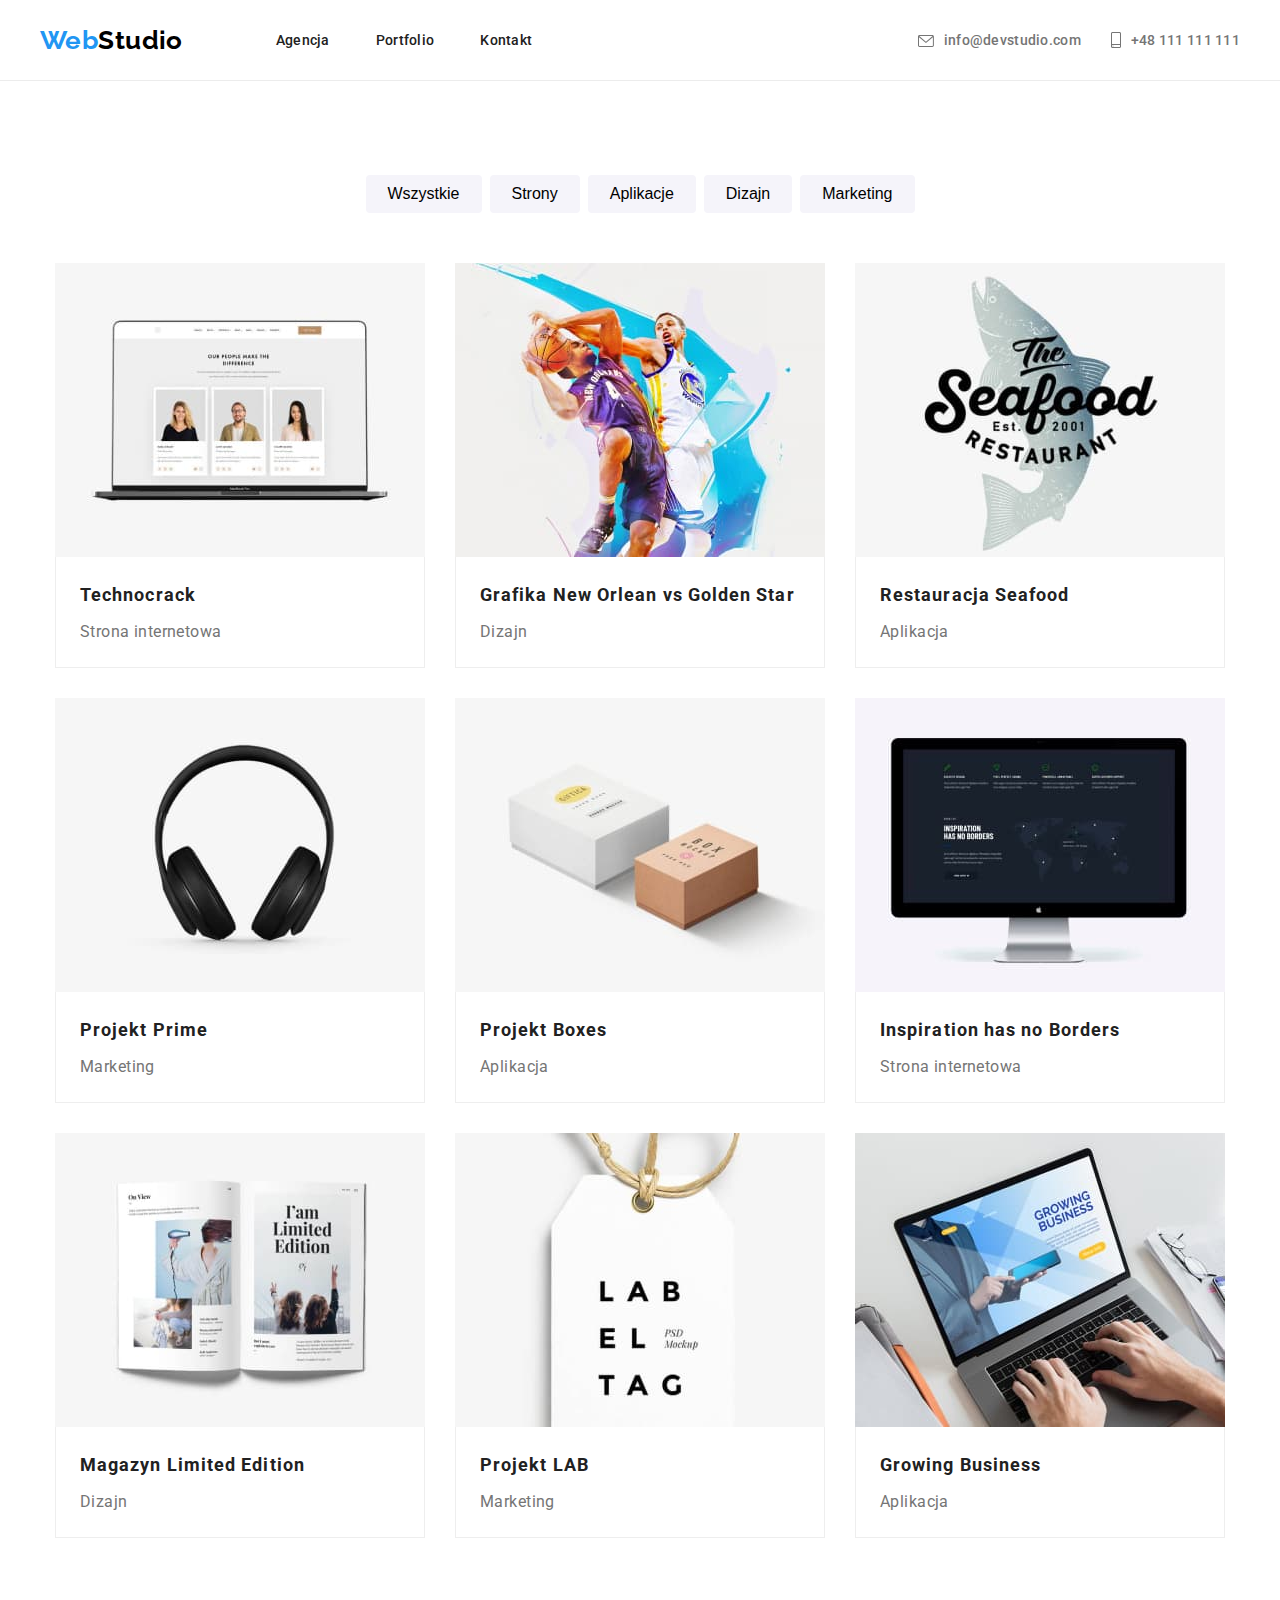
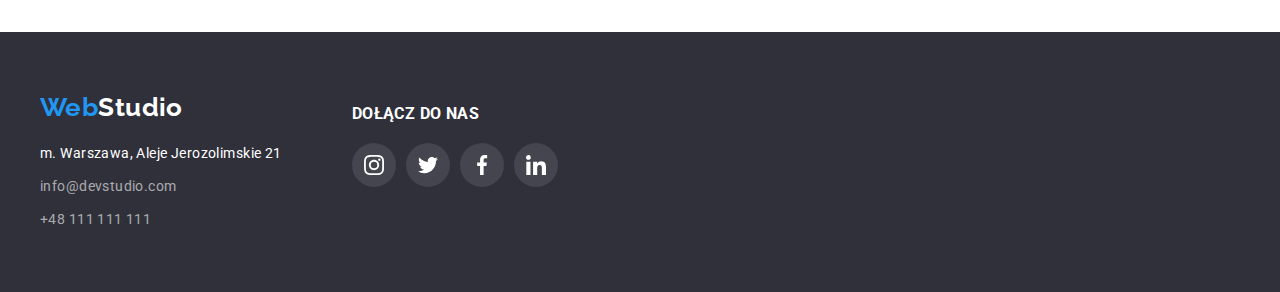
==== portfolio.html @ 4926c6db "initialize repo" ====
<!DOCTYPE html>
<html lang="pl">

<head>
  <meta charset="UTF-8" />
  <meta http-equiv="X-UA-Compatible" content="IE=edge" />
  <meta name="viewport" content="width=device-width, initial-scale=1.0" />
  <title>WebStudio</title>
  <link rel="preconnect" href="https://fonts.googleapis.com" />
  <link rel="preconnect" href="https://fonts.gstatic.com" crossorigin />
  <link href="https://fonts.googleapis.com/css2?family=Raleway:wght@700&family=Roboto:wght@400;500;700;900&display=swap"
    rel="stylesheet" />
  <link rel="stylesheet" href="https://cdnjs.cloudflare.com/ajax/libs/modern-normalize/1.1.0/modern-normalize.min.css"
    integrity="sha512-wpPYUAdjBVSE4KJnH1VR1HeZfpl1ub8YT/NKx4PuQ5NmX2tKuGu6U/JRp5y+Y8XG2tV+wKQpNHVUX03MfMFn9Q=="
    crossorigin="anonymous" referrerpolicy="no-referrer" />
  <link rel="stylesheet" href="./css/styles.css" />
</head>

<body>
  <header class="header">
    <div class="container flex-container">
      <div class="header-left-side flex-container">
        <a class="logo link" href="./index.html"><span class="theme-color">Web</span>Studio</a>
        <nav class="nav">
          <ul class="nav-items flex-container">
            <li class="header-item nav-item">
              <a href="./index.html" class="link nav-link header-link">Agencja</a>
            </li>
            <li class="header-item nav-item">
              <a href="./portfolio.html" class="link nav-link header-link">Portfolio</a>
            </li>
            <li class="header-item nav-item">
              <a href="#" class="link nav-link header-link">Kontakt</a>
            </li>
          </ul>
        </nav>
      </div>
      <div class="contact-box">
        <ul class="contact-items flex-container">
          <li class="header-item contact-item">
            <a href="mailto:info@devstudio.com" class="link contact-link header-link"><svg class="contact-icon"
                width="16" height="12">
                <use href="./images/icons.svg#icon-envelope"></use>
              </svg>info@devstudio.com</a>
          </li>
          <li class="header-item contact-item">
            <a href="tel:+48111111111" class="link contact-link header-link"><svg class="contact-icon smartphone-icon"
                width="10" height="16">
                <use href="./images/icons.svg#icon-smartphone"></use>
              </svg>+48 111 111 111</a>
          </li>
        </ul>
      </div>
    </div>
  </header>
  <main>
    <section class="portfolio section">
      <div class="container">
        <ul class="filter-items">
          <li class="filter-item">
            <button class="filter-btn button" type="button">Wszystkie</button>
          </li>
          <li class="filter-item">
            <button class="filter-btn button" type="button">Strony</button>
          </li>
          <li class="filter-item">
            <button class="filter-btn button" type="button">Aplikacje</button>
          </li>
          <li class="filter-item">
            <button class="filter-btn button" type="button">Dizajn</button>
          </li>
          <li class="filter-item">
            <button class="filter-btn button" type="button">Marketing</button>
          </li>
        </ul>
        <ul class="portfolio-items flex-ul">
          <li class="portfolio-item">
            <a href="#" class="link">
              <figure class="portfolio-figure">
                <img class="portfolio-img" width="370" height="294" src="./images/portfolio-1.jpg"
                  alt="laptop z wyświetloną stroną internetową naszego autorstwa" />
                <figcaption class="portfolio-text">
                  <h3 class="portfolio-name">Technocrack</h3>
                  <p class="portfolio-category">Strona internetowa</p>
                </figcaption>
              </figure>
            </a>
          </li>
          <li class="portfolio-item">
            <a href="#" class="link">
              <figure class="portfolio-figure">
                <img class="portfolio-img" width="370" height="294" src="./images/portfolio-2.jpg"
                  alt="cyfrowa grafika przedstawiająca dwóch koszykarzy" />
                <figcaption class="portfolio-text">
                  <h3 class="portfolio-name">
                    Grafika New Orlean vs Golden Star
                  </h3>
                  <p class="portfolio-category">Dizajn</p>
                </figcaption>
              </figure>
            </a>
          </li>
          <li class="portfolio-item">
            <a href="#" class="link">
              <figure class="portfolio-figure">
                <img class="portfolio-img" width="370" height="294" src="./images/portfolio-3.jpg"
                  alt="logo restauracji Seafood z rybą w tle" />
                <figcaption class="portfolio-text">
                  <h3 class="portfolio-name">Restauracja Seafood</h3>
                  <p class="portfolio-category">Aplikacja</p>
                </figcaption>
              </figure>
            </a>
          </li>
          <li class="portfolio-item">
            <a href="#" class="link">
              <figure class="portfolio-figure">
                <img class="portfolio-img" width="370" height="294" src="./images/portfolio-4.jpg"
                  alt="czarne słuchawki nauszne" />
                <figcaption class="portfolio-text">
                  <h3 class="portfolio-name">Projekt Prime</h3>
                  <p class="portfolio-category">Marketing</p>
                </figcaption>
              </figure>
            </a>
          </li>
          <li class="portfolio-item">
            <a href="#" class="link">
              <figure class="portfolio-figure">
                <img class="portfolio-img" width="370" height="294" src="./images/portfolio-5.jpg"
                  alt="dwa kartonowe pudełka z nazwami produktów" />
                <figcaption class="portfolio-text">
                  <h3 class="portfolio-name">Projekt Boxes</h3>
                  <p class="portfolio-category">Aplikacja</p>
                </figcaption>
              </figure>
            </a>
          </li>
          <li class="portfolio-item">
            <a href="#" class="link">
              <figure class="portfolio-figure">
                <img class="portfolio-img" width="370" height="294" src="./images/portfolio-6.jpg"
                  alt="komputer mac z wyświetloną stroną internetową o nazwie Inspiration has no borders" />
                <figcaption class="portfolio-text">
                  <h3 class="portfolio-name">Inspiration has no Borders</h3>
                  <p class="portfolio-category">Strona internetowa</p>
                </figcaption>
              </figure>
            </a>
          </li>
          <li class="portfolio-item">
            <a href="#" class="link">
              <figure class="portfolio-figure">
                <img class="portfolio-img" width="370" height="294" src="./images/portfolio-7.jpg"
                  alt="otwarte czasopismo, w którym widać kreatywne zdjęcia" />
                <figcaption class="portfolio-text">
                  <h3 class="portfolio-name">Magazyn Limited Edition</h3>
                  <p class="portfolio-category">Dizajn</p>
                </figcaption>
              </figure>
            </a>
          </li>
          <li class="portfolio-item">
            <a href="#" class="link">
              <figure class="portfolio-figure">
                <img class="portfolio-img" width="370" height="294" src="./images/portfolio-8.jpg"
                  alt="metka z napisem Labeltag" />
                <figcaption class="portfolio-text">
                  <h3 class="portfolio-name">Projekt LAB</h3>
                  <p class="portfolio-category">Marketing</p>
                </figcaption>
              </figure>
            </a>
          </li>
          <li class="portfolio-item">
            <a href="#" class="link">
              <figure class="portfolio-figure">
                <img class="portfolio-img" width="370" height="294" src="./images/portfolio-9.jpg"
                  alt="laptop z wyświetloną witryną Growing Business" />
                <figcaption class="portfolio-text">
                  <h3 class="portfolio-name">Growing Business</h3>
                  <p class="portfolio-category">Aplikacja</p>
                </figcaption>
              </figure>
            </a>
          </li>
        </ul>
      </div>
    </section>
  </main>
  <footer class="footer">
    <div class="container footer-container">
      <div class="footer-contact-box">
        <a class="logo link" href="./index.html"><span class="theme-color">Web</span>Studio</a>
        <address class="address">
          <p class="address-loc">m. Warszawa, Aleje Jerozolimskie 21</p>
          <p>
            <a class="address-contact link" href="mailto:info@devstudio.com">info@devstudio.com</a>
          </p>
          <p>
            <a class="address-contact link" href="tel:+48111111111">+48 111 111 111</a>
          </p>
        </address>
      </div>
      <div class="footer-joinus-box">
        <h3 class="footer-joinus-heading">Dołącz do nas</h3>
        <ul class="footer-social-icons social-icons">
          <li>
            <a href="#" class="footer-social-icon social-icon">
              <svg class="social-icon-svg" width="20" height="20">
                <use href="./images/icons.svg#icon-instagram-2"></use>
              </svg>
            </a>
          </li>
          <li>
            <a href="#" class="footer-social-icon social-icon">
              <svg class="social-icon-svg" width="20" height="20">
                <use href="./images/icons.svg#icon-twitter-1"></use>
              </svg>
            </a>
          </li>
          <li>
            <a href="#" class="footer-social-icon social-icon">
              <svg class="social-icon-svg" width="20" height="20">
                <use href="./images/icons.svg#icon-facebook-1"></use>
              </svg>
            </a>
          </li>
          <li>
            <a href="#" class="footer-social-icon social-icon">
              <svg class="social-icon-svg" width="20" height="20">
                <use href="./images/icons.svg#icon-linkedin-1"></use>
              </svg>
            </a>
          </li>
        </ul>
      </div>
    </div>
  </footer>
</body>

</html>
---- css/styles.css ----
:root {
  --theme-color: #2196f3;
  --white: #fff;
  --black: #000000;
  --dark-grey: #212121;
  --light-grey: #757575;
  --white-transparent: #ffffff99;
  --background-light: #e5e5e5;
  --background-grey: #f5f4fa;
  --background-dark: #2f303a;
  --background-dark-transparent: #2f303a66;
  --portfolio-border: #eeeeee;
  --header-border-color: #ececec;
  --icons-inactive: #afb1b8;
  --footer-social-icon-bg: rgba(255, 255, 255, 0.1);
  --border-radius: 4px;
}

* {
  margin: 0;
  padding: 0;
}

body {
  font-family: 'Roboto', sans-serif;
  color: var(--dark-grey);
  font-size: 14px;
  letter-spacing: 0.03em;
  background-color: var(--white);
}

ul {
  list-style: none;
}

.section {
  padding: 94px 0;
}

.container {
  max-width: 1200px;
  margin: 0 auto;
  padding: 0 15px;
}

.flex-ul {
  display: flex;
  gap: 30px;
}

.flex-container {
  display: flex;
  justify-content: space-between;
  align-items: center;
}

.link {
  text-decoration: none;
  color: inherit;
}

.link:visited {
  color: inherit;
}

.button {
  border: none;
  border-radius: var(--border-radius);
  cursor: pointer;
}

/* social icons */

.social-icon-svg {
  --color3: currentColor;
}

.social-icons {
  display: flex;
  gap: 10px;
}

.social-icon {
  display: block;
  padding: 12px;
  font-size: 0;
  border-radius: 50%;
}

.social-icon:hover,
.social-icon:focus {
  background-color: var(--theme-color);
  color: var(--white);
}

/* header */

.header {
  padding: 25px 0;
  border-bottom: 1px solid var(--header-border-color);
  background-color: var(--white);
}

.header-left-side {
  gap: 0 93px;
}

.nav-items {
  gap: 0 46px;
}

.contact-items {
  gap: 0 30px;
}

.logo {
  font: 700 26px 'Raleway', sans-serif;
  color: var(--black);
}

.theme-color {
  color: var(--theme-color);
}

.header-item {
  font-weight: 500;
  letter-spacing: 0.02em;
}

.nav-link {
  color: var(--dark-grey);
}

.contact-link {
  color: var(--light-grey);
}

.header-link:hover,
.header-link:focus {
  color: var(--theme-color);
}

.contact-icon {
  vertical-align: middle;
  margin-right: 10px;
  --color4: currentColor;
}

.smartphone-icon {
  vertical-align: text-top;
}

/* footer */

.footer {
  background-color: var(--background-dark);
}

.footer-container {
  padding: 60px 15px;
  display: flex;
  gap: 70px;
}

.footer .logo {
  color: var(--white);
}

.address {
  margin-top: 20px;
  font-style: normal;
  line-height: 1.71;
}

.address p:not(:last-child) {
  margin-bottom: 9px;
}

.address-loc {
  color: var(--white);
}

.address-contact {
  color: var(--white-transparent);
}

.address-contact:hover,
.address-contact:focus {
  color: var(--theme-color);
}

.footer-joinus-box {
  padding-top: 12px;
}

.footer-joinus-heading {
  margin-bottom: 20px;
  text-transform: uppercase;
  font-weight: 700;
  color: var(--white);
}

.footer-social-icon {
  background-color: var(--footer-social-icon-bg);
  color: var(--white);
}

/* AGENCJA */

.section-title {
  margin-bottom: 50px;
  font-size: 36px;
  text-align: center;
}

/* hero section */

.hero {
  background-color: var(--background-dark);
}

.hero-container {
  padding: 200px 0;
  margin: 0 auto;
  max-width: 1600px;
  display: flex;
  flex-direction: column;
  justify-content: center;
  align-items: center;
  text-align: center;
  background-image: linear-gradient(
      var(--background-dark-transparent),
      var(--background-dark-transparent)
    ),
    url('../images/hero-bg.jpg');
}

.hero-title {
  margin-bottom: 30px;
  max-width: 696px;
  text-transform: uppercase;
  font-weight: 900;
  font-size: 44px;
  letter-spacing: 0.06em;
  line-height: 1.36;
  color: var(--white);
}

.hero-button {
  padding: 10px 41px;
  font-weight: 700;
  font-size: 16px;
  line-height: 1.875;
  letter-spacing: 0.06em;
  background-color: var(--theme-color);
  color: var(--white);
  box-shadow: 0px 4px 4px rgba(0, 0, 0, 0.15);
}

/* lorem section */

.lorem {
  padding-bottom: 0;
}

.lorem-icon-box {
  padding: 25px 102.34px;
  margin-bottom: 30px;
  background-color: var(--background-grey);
  border-radius: var(--border-radius);
}

.lorem-title {
  margin-bottom: 10px;
  text-transform: uppercase;
  font-size: 14px;
}

.lorem-text {
  line-height: 1.71;
  color: var(--light-grey);
}

/* team section */

.team {
  background-color: var(--background-grey);
}

.team-figure {
  box-shadow: 0px 1px 3px rgba(0, 0, 0, 0.12), 0px 1px 1px rgba(0, 0, 0, 0.14),
    0px 2px 1px rgba(0, 0, 0, 0.2);
  border-radius: 0px 0px 4px 4px;
  background-color: var(--white);
}

.team-text {
  padding: 30px 0;
  text-align: center;
}

.team-name {
  margin-bottom: 10px;
  font-weight: 500;
  font-size: 16px;
}

.team-position {
  font-size: 16px;
  color: var(--light-grey);
}

.team-social-icons {
  margin-top: 16px;
  padding: 0 32px;
}

.team-social-icon {
  color: var(--icons-inactive);
}

/* clients section */

.clients-icon-svg {
  --color2: currentColor;
  --color3: currentColor;
}

.clients-icon {
  display: block;
  padding: 16px 32px;
  border: 1px solid var(--icons-inactive);
  border-radius: var(--border-radius);
  color: var(--icons-inactive);
}

.clients-icon:hover,
.clients-icon:focus {
  border: 1px solid var(--theme-color);
  color: var(--theme-color);
}

/* PORTFOLIO */

.portfolio {
  background-color: var(--white);
}

.filter-items {
  margin-bottom: 50px;
  display: flex;
  justify-content: center;
  gap: 0 8px;
}

.filter-btn {
  padding: 6px 22px;
  font-weight: 500;
  font-size: 16px;
  line-height: 1.625;
  background-color: var(--background-grey);
}

.filter-btn:hover,
.filter-btn:focus {
  background-color: var(--theme-color);
  color: var(--white);
  box-shadow: 0px 3px 1px rgba(0, 0, 0, 0.1), 0px 1px 2px rgba(0, 0, 0, 0.08),
    0px 2px 2px rgba(0, 0, 0, 0.12);
}

.portfolio-items {
  flex-wrap: wrap;
  justify-content: center;
}

.portfolio-item:hover {
  box-shadow: 0px 1px 1px rgba(0, 0, 0, 0.12), 0px 4px 4px rgba(0, 0, 0, 0.06),
    1px 4px 6px rgba(0, 0, 0, 0.16);
}

.portfolio-img {
  display: block;
}

.portfolio-text {
  padding: 20px 24px;
  border: 1px solid var(--portfolio-border);
  border-top: none;
}

.portfolio-name {
  margin-bottom: 4px;
  font-size: 18px;
  line-height: 2;
  letter-spacing: 0.06em;
}

.portfolio-category {
  font-size: 16px;
  line-height: 1.875;
  color: var(--light-grey);
}
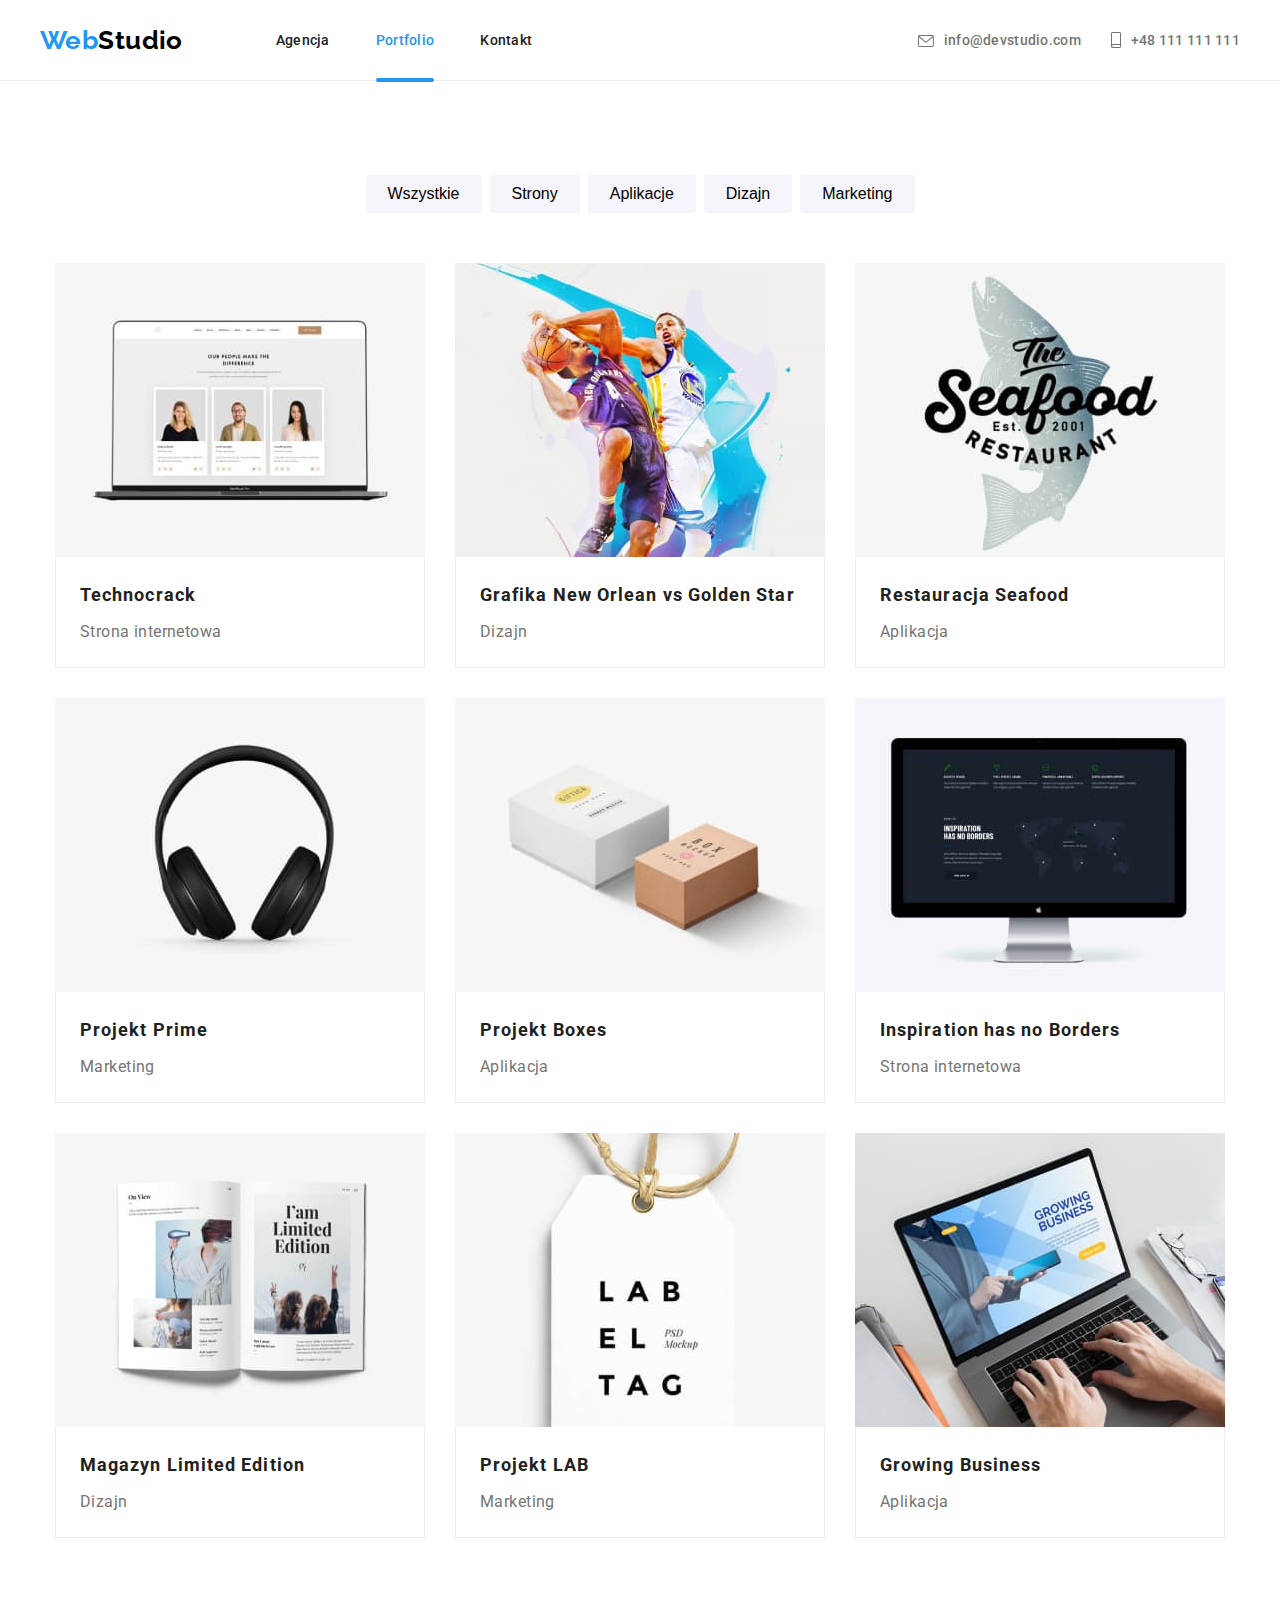
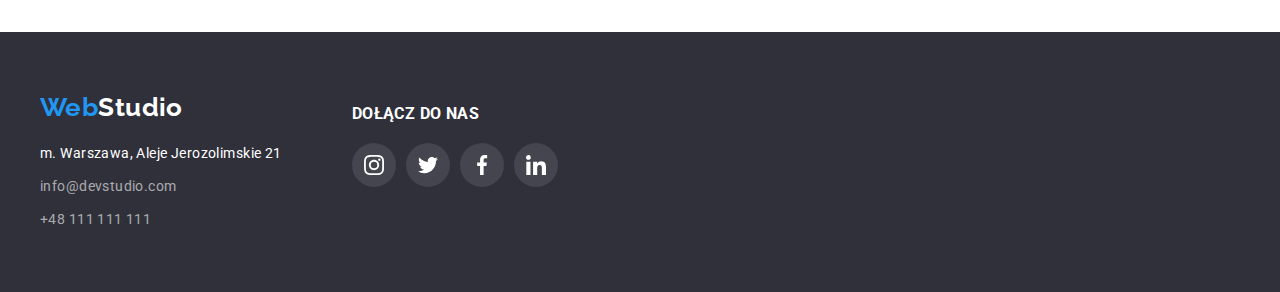
==== commit b5587fbd: "finished hw-05" ====
--- a/portfolio.html
+++ b/portfolio.html
@@ -27,7 +27,7 @@
               <a href="./index.html" class="link nav-link header-link">Agencja</a>
             </li>
             <li class="header-item nav-item">
-              <a href="./portfolio.html" class="link nav-link header-link">Portfolio</a>
+              <a href="./portfolio.html" class="link nav-link header-link active-nav-link">Portfolio</a>
             </li>
             <li class="header-item nav-item">
               <a href="#" class="link nav-link header-link">Kontakt</a>
@@ -77,8 +77,15 @@
           <li class="portfolio-item">
             <a href="#" class="link">
               <figure class="portfolio-figure">
-                <img class="portfolio-img" width="370" height="294" src="./images/portfolio-1.jpg"
-                  alt="laptop z wyświetloną stroną internetową naszego autorstwa" />
+                <div class="portfolio-image-box">
+                  <img class="portfolio-img" width="370" height="294" src="./images/portfolio-1.jpg"
+                    alt="laptop z wyświetloną stroną internetową naszego autorstwa" />
+                  <div class="portfolio-overlay">
+                    <p>Technocrack jest popularną platformą wykorzystywaną do rozpowszechniania koronawirusa. Firmy
+                      wykorzystują tę platformę do celów szpiegowskich i ataków na niezabezpieczone serwery konkurencji
+                    </p>
+                  </div>
+                </div>
                 <figcaption class="portfolio-text">
                   <h3 class="portfolio-name">Technocrack</h3>
                   <p class="portfolio-category">Strona internetowa</p>
@@ -89,8 +96,15 @@
           <li class="portfolio-item">
             <a href="#" class="link">
               <figure class="portfolio-figure">
-                <img class="portfolio-img" width="370" height="294" src="./images/portfolio-2.jpg"
-                  alt="cyfrowa grafika przedstawiająca dwóch koszykarzy" />
+                <div class="portfolio-image-box">
+                  <img class="portfolio-img" width="370" height="294" src="./images/portfolio-2.jpg"
+                    alt="cyfrowa grafika przedstawiająca dwóch koszykarzy" />
+                  <div class="portfolio-overlay">
+                    <p>Technocrack jest popularną platformą wykorzystywaną do rozpowszechniania koronawirusa. Firmy
+                      wykorzystują tę platformę do celów szpiegowskich i ataków na niezabezpieczone serwery konkurencji
+                    </p>
+                  </div>
+                </div>
                 <figcaption class="portfolio-text">
                   <h3 class="portfolio-name">
                     Grafika New Orlean vs Golden Star
@@ -103,8 +117,15 @@
           <li class="portfolio-item">
             <a href="#" class="link">
               <figure class="portfolio-figure">
-                <img class="portfolio-img" width="370" height="294" src="./images/portfolio-3.jpg"
-                  alt="logo restauracji Seafood z rybą w tle" />
+                <div class="portfolio-image-box">
+                  <img class="portfolio-img" width="370" height="294" src="./images/portfolio-3.jpg"
+                    alt="logo restauracji Seafood z rybą w tle" />
+                  <div class="portfolio-overlay">
+                    <p>Technocrack jest popularną platformą wykorzystywaną do rozpowszechniania koronawirusa. Firmy
+                      wykorzystują tę platformę do celów szpiegowskich i ataków na niezabezpieczone serwery konkurencji
+                    </p>
+                  </div>
+                </div>
                 <figcaption class="portfolio-text">
                   <h3 class="portfolio-name">Restauracja Seafood</h3>
                   <p class="portfolio-category">Aplikacja</p>
@@ -115,8 +136,15 @@
           <li class="portfolio-item">
             <a href="#" class="link">
               <figure class="portfolio-figure">
-                <img class="portfolio-img" width="370" height="294" src="./images/portfolio-4.jpg"
-                  alt="czarne słuchawki nauszne" />
+                <div class="portfolio-image-box">
+                  <img class="portfolio-img" width="370" height="294" src="./images/portfolio-4.jpg"
+                    alt="czarne słuchawki nauszne" />
+                  <div class="portfolio-overlay">
+                    <p>Technocrack jest popularną platformą wykorzystywaną do rozpowszechniania koronawirusa. Firmy
+                      wykorzystują tę platformę do celów szpiegowskich i ataków na niezabezpieczone serwery konkurencji
+                    </p>
+                  </div>
+                </div>
                 <figcaption class="portfolio-text">
                   <h3 class="portfolio-name">Projekt Prime</h3>
                   <p class="portfolio-category">Marketing</p>
@@ -127,8 +155,15 @@
           <li class="portfolio-item">
             <a href="#" class="link">
               <figure class="portfolio-figure">
-                <img class="portfolio-img" width="370" height="294" src="./images/portfolio-5.jpg"
-                  alt="dwa kartonowe pudełka z nazwami produktów" />
+                <div class="portfolio-image-box">
+                  <img class="portfolio-img" width="370" height="294" src="./images/portfolio-5.jpg"
+                    alt="dwa kartonowe pudełka z nazwami produktów" />
+                  <div class="portfolio-overlay">
+                    <p>Technocrack jest popularną platformą wykorzystywaną do rozpowszechniania koronawirusa. Firmy
+                      wykorzystują tę platformę do celów szpiegowskich i ataków na niezabezpieczone serwery konkurencji
+                    </p>
+                  </div>
+                </div>
                 <figcaption class="portfolio-text">
                   <h3 class="portfolio-name">Projekt Boxes</h3>
                   <p class="portfolio-category">Aplikacja</p>
@@ -139,8 +174,15 @@
           <li class="portfolio-item">
             <a href="#" class="link">
               <figure class="portfolio-figure">
-                <img class="portfolio-img" width="370" height="294" src="./images/portfolio-6.jpg"
-                  alt="komputer mac z wyświetloną stroną internetową o nazwie Inspiration has no borders" />
+                <div class="portfolio-image-box">
+                  <img class="portfolio-img" width="370" height="294" src="./images/portfolio-6.jpg"
+                    alt="komputer mac z wyświetloną stroną internetową o nazwie Inspiration has no borders" />
+                  <div class="portfolio-overlay">
+                    <p>Technocrack jest popularną platformą wykorzystywaną do rozpowszechniania koronawirusa. Firmy
+                      wykorzystują tę platformę do celów szpiegowskich i ataków na niezabezpieczone serwery konkurencji
+                    </p>
+                  </div>
+                </div>
                 <figcaption class="portfolio-text">
                   <h3 class="portfolio-name">Inspiration has no Borders</h3>
                   <p class="portfolio-category">Strona internetowa</p>
@@ -151,8 +193,15 @@
           <li class="portfolio-item">
             <a href="#" class="link">
               <figure class="portfolio-figure">
-                <img class="portfolio-img" width="370" height="294" src="./images/portfolio-7.jpg"
-                  alt="otwarte czasopismo, w którym widać kreatywne zdjęcia" />
+                <div class="portfolio-image-box">
+                  <img class="portfolio-img" width="370" height="294" src="./images/portfolio-7.jpg"
+                    alt="otwarte czasopismo, w którym widać kreatywne zdjęcia" />
+                  <div class="portfolio-overlay">
+                    <p>Technocrack jest popularną platformą wykorzystywaną do rozpowszechniania koronawirusa. Firmy
+                      wykorzystują tę platformę do celów szpiegowskich i ataków na niezabezpieczone serwery konkurencji
+                    </p>
+                  </div>
+                </div>
                 <figcaption class="portfolio-text">
                   <h3 class="portfolio-name">Magazyn Limited Edition</h3>
                   <p class="portfolio-category">Dizajn</p>
@@ -163,8 +212,15 @@
           <li class="portfolio-item">
             <a href="#" class="link">
               <figure class="portfolio-figure">
-                <img class="portfolio-img" width="370" height="294" src="./images/portfolio-8.jpg"
-                  alt="metka z napisem Labeltag" />
+                <div class="portfolio-image-box">
+                  <img class="portfolio-img" width="370" height="294" src="./images/portfolio-8.jpg"
+                    alt="metka z napisem Labeltag" />
+                  <div class="portfolio-overlay">
+                    <p>Technocrack jest popularną platformą wykorzystywaną do rozpowszechniania koronawirusa. Firmy
+                      wykorzystują tę platformę do celów szpiegowskich i ataków na niezabezpieczone serwery konkurencji
+                    </p>
+                  </div>
+                </div>
                 <figcaption class="portfolio-text">
                   <h3 class="portfolio-name">Projekt LAB</h3>
                   <p class="portfolio-category">Marketing</p>
@@ -175,8 +231,15 @@
           <li class="portfolio-item">
             <a href="#" class="link">
               <figure class="portfolio-figure">
-                <img class="portfolio-img" width="370" height="294" src="./images/portfolio-9.jpg"
-                  alt="laptop z wyświetloną witryną Growing Business" />
+                <div class="portfolio-image-box">
+                  <img class="portfolio-img" width="370" height="294" src="./images/portfolio-9.jpg"
+                    alt="laptop z wyświetloną witryną Growing Business" />
+                  <div class="portfolio-overlay">
+                    <p>Technocrack jest popularną platformą wykorzystywaną do rozpowszechniania koronawirusa. Firmy
+                      wykorzystują tę platformę do celów szpiegowskich i ataków na niezabezpieczone serwery konkurencji
+                    </p>
+                  </div>
+                </div>
                 <figcaption class="portfolio-text">
                   <h3 class="portfolio-name">Growing Business</h3>
                   <p class="portfolio-category">Aplikacja</p>
--- a/css/styles.css
+++ b/css/styles.css
@@ -1,5 +1,6 @@
 :root {
   --theme-color: #2196f3;
+  --theme-color-transparent: #2196f3e5;
   --white: #fff;
   --black: #000000;
   --dark-grey: #212121;
@@ -9,11 +10,13 @@
   --background-grey: #f5f4fa;
   --background-dark: #2f303a;
   --background-dark-transparent: #2f303a66;
+  --aboutus-hero-background: #2f303acc;
   --portfolio-border: #eeeeee;
   --header-border-color: #ececec;
   --icons-inactive: #afb1b8;
   --footer-social-icon-bg: rgba(255, 255, 255, 0.1);
   --border-radius: 4px;
+  --transition-set: 250ms cubic-bezier(0.4, 0, 0.2, 1);
 }
 
 * {
@@ -59,10 +62,6 @@
   color: inherit;
 }
 
-.link:visited {
-  color: inherit;
-}
-
 .button {
   border: none;
   border-radius: var(--border-radius);
@@ -73,6 +72,7 @@
 
 .social-icon-svg {
   --color3: currentColor;
+  transition: color var(--transition-set);
 }
 
 .social-icons {
@@ -85,6 +85,7 @@
   padding: 12px;
   font-size: 0;
   border-radius: 50%;
+  transition: background-color var(--transition-set);
 }
 
 .social-icon:hover,
@@ -128,11 +129,16 @@
 }
 
 .nav-link {
+  position: relative;
   color: var(--dark-grey);
 }
 
 .contact-link {
   color: var(--light-grey);
+}
+
+.header-link {
+  transition: color var(--transition-set);
 }
 
 .header-link:hover,
@@ -150,6 +156,22 @@
   vertical-align: text-top;
 }
 
+.active-nav-link {
+  color: var(--theme-color);
+}
+
+.active-nav-link::after {
+  content: '';
+  position: absolute;
+  bottom: -34px;
+  left: 0;
+  width: 100%;
+  height: 4px;
+  border-radius: 2px;
+  background-color: var(--theme-color);
+  pointer-events: none;
+}
+
 /* footer */
 
 .footer {
@@ -182,6 +204,7 @@
 
 .address-contact {
   color: var(--white-transparent);
+  transition: color var(--transition-set);
 }
 
 .address-contact:hover,
@@ -257,6 +280,52 @@
   box-shadow: 0px 4px 4px rgba(0, 0, 0, 0.15);
 }
 
+/* modal */
+
+.modal-backdrop {
+  position: fixed;
+  top: 0;
+  left: 0;
+  width: 100vw;
+  height: 100vh;
+  display: flex;
+  justify-content: center;
+  align-items: center;
+  background-color: #00000033;
+  z-index: 1;
+  transition: opacity 0.6s, transform 0.6s, visibility 0.6s;
+}
+
+.modal-box {
+  position: relative;
+  width: 528px;
+  height: 581px;
+  border-radius: var(--border-radius);
+  background-color: var(--white);
+}
+
+.modal-close-btn {
+  position: absolute;
+  right: 8px;
+  top: 8px;
+  padding: 6px;
+  border: 1px solid #0000001a;
+  border-radius: 50%;
+  background-color: var(--white);
+  cursor: pointer;
+}
+
+.modal-close-btn-x {
+  display: block;
+}
+
+.is-hidden {
+  visibility: hidden;
+  opacity: 0;
+  transform: translatey(-100%);
+  pointer-events: none;
+}
+
 /* lorem section */
 
 .lorem {
@@ -281,6 +350,29 @@
   color: var(--light-grey);
 }
 
+/* aboutus section */
+
+.aboutus-item {
+  position: relative;
+}
+
+.aboutus-img {
+  display: block;
+}
+
+.aboutus-hero {
+  position: absolute;
+  bottom: 0;
+  left: 0;
+  width: 100%;
+  padding: 27px 0;
+  text-align: center;
+  text-transform: uppercase;
+  color: var(--white);
+  font-weight: 700;
+  background-color: var(--aboutus-hero-background);
+}
+
 /* team section */
 
 .team {
@@ -324,6 +416,7 @@
 .clients-icon-svg {
   --color2: currentColor;
   --color3: currentColor;
+  transition: color var(--transition-set);
 }
 
 .clients-icon {
@@ -332,6 +425,7 @@
   border: 1px solid var(--icons-inactive);
   border-radius: var(--border-radius);
   color: var(--icons-inactive);
+  transition: border var(--transition-set);
 }
 
 .clients-icon:hover,
@@ -359,6 +453,8 @@
   font-size: 16px;
   line-height: 1.625;
   background-color: var(--background-grey);
+  transition: background-color var(--transition-set),
+    color var(--transition-set), box-shadow var(--transition-set);
 }
 
 .filter-btn:hover,
@@ -372,6 +468,10 @@
 .portfolio-items {
   flex-wrap: wrap;
   justify-content: center;
+}
+
+.portfolio-item {
+  transition: box-shadow var(--transition-set);
 }
 
 .portfolio-item:hover {
@@ -401,3 +501,26 @@
   line-height: 1.875;
   color: var(--light-grey);
 }
+
+.portfolio-image-box {
+  position: relative;
+  overflow: hidden;
+}
+
+.portfolio-overlay {
+  position: absolute;
+  height: 100%;
+  width: 100%;
+  top: 100%;
+  left: 0;
+  padding: 49px 45px 49px 24px;
+  font-size: 18px;
+  line-height: 1.56;
+  color: var(--white);
+  background-color: var(--theme-color-transparent);
+  transition: top var(--transition-set);
+}
+
+.portfolio-item:hover .portfolio-overlay {
+  top: 0;
+}